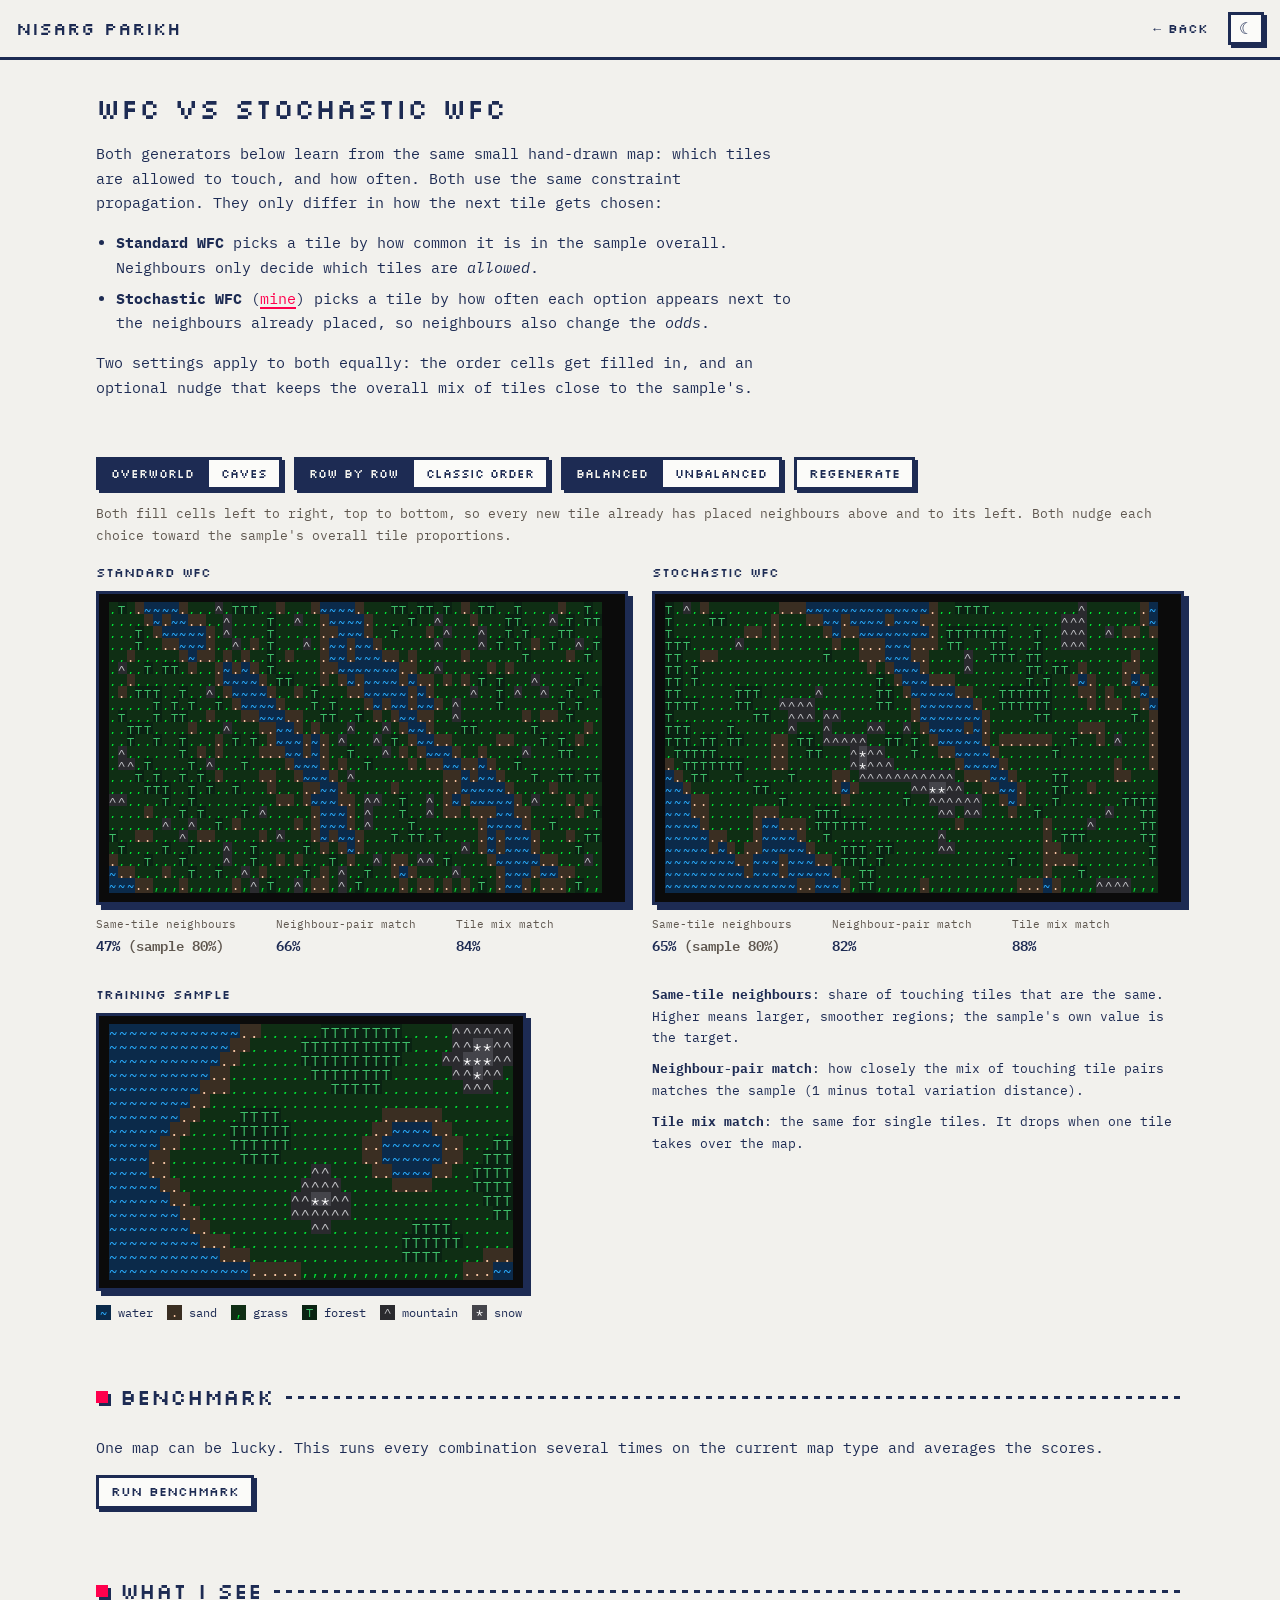
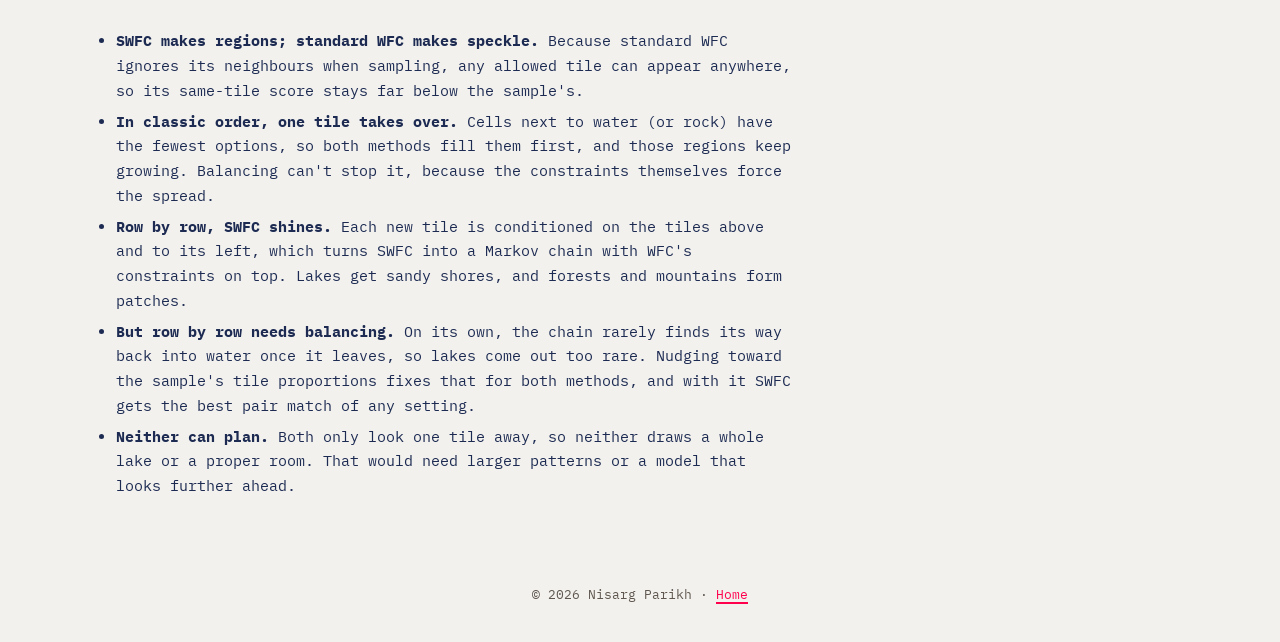
==== swfc.html @ 420789ab "First version of personal site" ====
<!DOCTYPE html>
<html lang="en">
<head>
  <meta charset="utf-8">
  <meta name="viewport" content="width=device-width, initial-scale=1">
  <title>WFC vs Stochastic WFC</title>
  <meta name="description" content="Standard Wave Function Collapse and Stochastic WFC side by side on ASCII overworld and cave maps.">
  <link rel="icon" href="data:image/svg+xml,<svg xmlns='http://www.w3.org/2000/svg' viewBox='0 0 8 8' shape-rendering='crispEdges'><rect width='8' height='8' fill='%23ff004d'/><rect x='1' y='1' width='6' height='6' fill='%23fff1e8'/><rect x='2' y='2' width='1' height='4' fill='%231d2b53'/><rect x='5' y='2' width='1' height='4' fill='%231d2b53'/><rect x='3' y='3' width='1' height='1' fill='%231d2b53'/><rect x='4' y='4' width='1' height='1' fill='%231d2b53'/></svg>">
  <link rel="preconnect" href="https://fonts.googleapis.com">
  <link rel="preconnect" href="https://fonts.gstatic.com" crossorigin>
  <link href="https://fonts.googleapis.com/css2?family=Silkscreen&family=IBM+Plex+Mono:ital,wght@0,400;0,600;1,400&display=swap" rel="stylesheet">
  <link rel="stylesheet" href="style.css">
  <script>
    try { const t = localStorage.getItem("theme"); if (t) document.documentElement.dataset.theme = t; } catch (e) {}
  </script>
</head>
<body>
  <header class="topbar">
    <a class="logo" href="index.html">Nisarg Parikh</a>
    <nav>
      <a href="index.html#projects">← Back</a>
    </nav>
    <button id="theme-toggle" class="icon-btn" aria-label="Toggle dark mode"></button>
  </header>

  <main class="wide">
    <section>
      <h1 class="page-title">WFC vs Stochastic WFC</h1>
      <div class="prose">
        <p>
          Both generators below learn from the same small hand-drawn map: which tiles are
          allowed to touch, and how often. Both use the same constraint propagation. They only
          differ in how the next tile gets chosen:
        </p>
        <ul>
          <li><b>Standard WFC</b> picks a tile by how common it is in the sample overall.
            Neighbours only decide which tiles are <em>allowed</em>.</li>
          <li><b>Stochastic WFC</b> (<a href="https://github.com/namelessCrusader/Stochastic-Wave-Function-Collapse/">mine</a>)
            picks a tile by how often each option appears next to the neighbours already
            placed, so neighbours also change the <em>odds</em>.</li>
        </ul>
        <p>
          Two settings apply to both equally: the order cells get filled in, and an optional
          nudge that keeps the overall mix of tiles close to the sample's.
        </p>
      </div>
    </section>

    <section>
      <div class="controls">
        <div class="seg" id="env-tabs" role="group" aria-label="Map type"></div>
        <div class="seg" id="order-tabs" role="group" aria-label="Cell order"></div>
        <div class="seg" id="balance-tabs" role="group" aria-label="Tile balance"></div>
        <button id="regen" class="btn">Regenerate</button>
      </div>
      <p class="muted small" id="order-note"></p>

      <div class="lab-grid">
        <figure class="panel">
          <figcaption>Standard WFC</figcaption>
          <pre class="ascii" id="out-wfc"></pre>
          <dl class="metrics" id="m-wfc"></dl>
        </figure>
        <figure class="panel">
          <figcaption>Stochastic WFC</figcaption>
          <pre class="ascii" id="out-swfc"></pre>
          <dl class="metrics" id="m-swfc"></dl>
        </figure>
        <figure class="panel sample-panel">
          <figcaption>Training sample</figcaption>
          <pre class="ascii" id="sample"></pre>
          <ul class="legend" id="legend"></ul>
        </figure>
        <div class="prose small metric-notes">
          <p><b>Same-tile neighbours</b>: share of touching tiles that are the same. Higher means
            larger, smoother regions; the sample's own value is the target.</p>
          <p><b>Neighbour-pair match</b>: how closely the mix of touching tile pairs matches the
            sample (1 minus total variation distance).</p>
          <p><b>Tile mix match</b>: the same for single tiles. It drops when one tile takes over
            the map.</p>
        </div>
      </div>
    </section>

    <section>
      <h2>Benchmark</h2>
      <p class="prose">One map can be lucky. This runs every combination several times on the
        current map type and averages the scores.</p>
      <div class="controls">
        <button id="bench" class="btn">Run benchmark</button>
        <span id="bench-status" class="muted small"></span>
      </div>
      <div class="table-wrap">
        <table id="bench-table" hidden>
          <thead>
            <tr><th scope="col">Method</th><th scope="col">Same-tile</th><th scope="col">Pair match</th><th scope="col">Tile mix</th><th scope="col">Restarts</th></tr>
          </thead>
          <tbody></tbody>
        </table>
      </div>
    </section>

    <section>
      <h2>What I see</h2>
      <div class="prose">
        <ul>
          <li><b>SWFC makes regions; standard WFC makes speckle.</b> Because standard WFC ignores
            its neighbours when sampling, any allowed tile can appear anywhere, so its
            same-tile score stays far below the sample's.</li>
          <li><b>In classic order, one tile takes over.</b> Cells next to water (or rock) have
            the fewest options, so both methods fill them first, and those regions keep
            growing. Balancing can't stop it, because the constraints themselves force the
            spread.</li>
          <li><b>Row by row, SWFC shines.</b> Each new tile is conditioned on the tiles above
            and to its left, which turns SWFC into a Markov chain with WFC's constraints on
            top. Lakes get sandy shores, and forests and mountains form patches.</li>
          <li><b>But row by row needs balancing.</b> On its own, the chain rarely finds its
            way back into water once it leaves, so lakes come out too rare. Nudging toward
            the sample's tile proportions fixes that for both methods, and with it SWFC gets
            the best pair match of any setting.</li>
          <li><b>Neither can plan.</b> Both only look one tile away, so neither draws a whole
            lake or a proper room. That would need larger patterns or a model that looks
            further ahead.</li>
        </ul>
      </div>
    </section>
  </main>

  <footer>
    <p class="muted small">© <span id="year"></span> Nisarg Parikh · <a href="index.html">Home</a></p>
  </footer>

  <script>document.getElementById("year").textContent = new Date().getFullYear();</script>
  <script src="theme.js"></script>
  <script src="wfc.js"></script>
  <script src="lab.js"></script>
</body>
</html>
---- style.css ----
/* Palette: PICO-8 (https://lospec.com/palette-list/pico-8) */
:root {
  --bg: #f2f1ed;
  --surface: #fbfbf9;
  --ink: #1d2b53;
  --muted: #5f574f;
  --line: #1d2b53;
  --accent: #ff004d;
  --accent-2: #29adff;
  --gold: #ffa300;
  --shadow: #1d2b53;
  --px: 3px; /* one "pixel" of UI chrome */
  --pixel-font: "Silkscreen", monospace;
  --body-font: "IBM Plex Mono", ui-monospace, monospace;
  color-scheme: light;
}

@media (prefers-color-scheme: dark) {
  :root:not([data-theme="light"]) {
    --bg: #000000;
    --surface: #141414;
    --ink: #fff1e8;
    --muted: #c2c3c7;
    --line: #fff1e8;
    --accent: #ff77a8;
    --accent-2: #29adff;
    --gold: #ffec27;
    --shadow: #5f574f;
    color-scheme: dark;
  }
}
:root[data-theme="dark"] {
  --bg: #000000;
  --surface: #141414;
  --ink: #fff1e8;
  --muted: #c2c3c7;
  --line: #fff1e8;
  --accent: #ff77a8;
  --accent-2: #29adff;
  --gold: #ffec27;
  --shadow: #5f574f;
  color-scheme: dark;
}

* { box-sizing: border-box; }

html { scroll-behavior: smooth; scroll-padding-top: 72px; }

body {
  margin: 0;
  background: var(--bg);
  color: var(--ink);
  font-family: var(--body-font);
  font-size: 15px;
  line-height: 1.65;
}

a { color: var(--accent); text-decoration-thickness: 2px; text-underline-offset: 3px; }
a:hover { background: var(--accent); color: var(--bg); text-decoration: none; }

.muted { color: var(--muted); }
.small { font-size: 13px; }

/* ---------- Top bar ---------- */
.topbar {
  position: sticky;
  top: 0;
  z-index: 10;
  display: flex;
  align-items: center;
  gap: 16px;
  padding: 12px 16px;
  background: var(--bg);
  border-bottom: var(--px) solid var(--line);
}
.logo {
  font-family: var(--pixel-font);
  font-size: 18px;
  color: var(--ink);
  text-decoration: none;
  white-space: nowrap;
}
.logo:hover { background: none; color: var(--accent); }
.topbar nav { display: flex; gap: 14px; margin-left: auto; flex-wrap: wrap; }
.topbar nav a {
  font-family: var(--pixel-font);
  font-size: 13px;
  color: var(--ink);
  text-decoration: none;
  padding: 2px 4px;
}
.topbar nav a:hover { background: var(--ink); color: var(--bg); }

@media (max-width: 720px) {
  .topbar { flex-wrap: wrap; gap: 8px 12px; }
  .topbar nav { order: 3; width: 100%; margin-left: 0; gap: 4px 12px; }
  #theme-toggle { margin-left: auto; }
}

/* ---------- Buttons ---------- */
.btn, .icon-btn {
  font-family: var(--pixel-font);
  font-size: 13px;
  color: var(--ink);
  background: var(--surface);
  border: var(--px) solid var(--line);
  box-shadow: var(--px) var(--px) 0 var(--shadow);
  padding: 6px 12px;
  cursor: pointer;
  text-decoration: none;
  display: inline-block;
  line-height: 1.2;
  transition: transform 60ms steps(1), box-shadow 60ms steps(1);
}
.btn:hover, .icon-btn:hover { background: var(--gold); color: #1d2b53; }
.btn:active, .icon-btn:active {
  transform: translate(var(--px), var(--px));
  box-shadow: 0 0 0 var(--shadow);
}
.btn.small { font-size: 11px; padding: 3px 8px; }
.icon-btn { padding: 4px 8px; font-size: 16px; }

/* ---------- Layout ---------- */
main {
  max-width: 820px;
  margin: 0 auto;
  padding: 32px 16px 16px;
}

section { margin: 0 0 56px; }

h2 {
  font-family: var(--pixel-font);
  font-weight: 400;
  font-size: 22px;
  margin: 0 0 20px;
  display: flex;
  align-items: center;
  gap: 12px;
}
h2::before {
  content: "";
  width: 12px;
  height: 12px;
  background: var(--accent);
  box-shadow: 3px 3px 0 var(--shadow);
  flex: none;
}
h2::after {
  content: "";
  flex: 1;
  height: var(--px);
  background: repeating-linear-gradient(90deg, var(--line) 0 6px, transparent 6px 12px);
}

/* ---------- About ---------- */
.about {
  display: grid;
  grid-template-columns: 260px 1fr;
  gap: 32px;
  align-items: start;
}
.about-text p:first-child { margin-top: 0; }

.photo-wrap { filter: drop-shadow(6px 6px 0 var(--shadow)); }
.photo {
  --s: 6px; /* size of one corner step */
  position: relative;
  margin: 0;
  background: var(--surface);
  aspect-ratio: 538 / 482;
  overflow: hidden;
  cursor: pointer;
  clip-path: polygon(
    0 calc(var(--s) * 2), var(--s) calc(var(--s) * 2), var(--s) var(--s), calc(var(--s) * 2) var(--s), calc(var(--s) * 2) 0,
    calc(100% - var(--s) * 2) 0, calc(100% - var(--s) * 2) var(--s), calc(100% - var(--s)) var(--s), calc(100% - var(--s)) calc(var(--s) * 2), 100% calc(var(--s) * 2),
    100% calc(100% - var(--s) * 2), calc(100% - var(--s)) calc(100% - var(--s) * 2), calc(100% - var(--s)) calc(100% - var(--s)), calc(100% - var(--s) * 2) calc(100% - var(--s)), calc(100% - var(--s) * 2) 100%,
    calc(var(--s) * 2) 100%, calc(var(--s) * 2) calc(100% - var(--s)), var(--s) calc(100% - var(--s)), var(--s) calc(100% - var(--s) * 2), 0 calc(100% - var(--s) * 2)
  );
}
.photo > * {
  position: absolute;
  inset: 0;
  width: 100%;
  height: 100%;
  display: block;
  object-fit: cover;
}
.photo .pixel { image-rendering: pixelated; z-index: 1; transition: opacity 250ms steps(4); }
/* A supplied pixel-art image is drawn at high resolution, so scale it smoothly. */
.photo img.pixel { image-rendering: auto; }
.photo:hover .pixel, .photo.reveal .pixel { opacity: 0; }

.links { display: flex; flex-wrap: wrap; gap: 12px; margin-top: 20px; }

@media (max-width: 640px) {
  .about { grid-template-columns: 1fr; gap: 24px; }
  .photo-wrap { max-width: 320px; }
}

/* ---------- News ---------- */
.news { list-style: none; margin: 0; padding: 0; }
.news li {
  display: grid;
  grid-template-columns: 120px 1fr;
  gap: 16px;
  padding: 6px 0;
}
.news .date {
  font-family: var(--pixel-font);
  font-size: 12px;
  color: var(--accent-2);
  padding-top: 3px;
}
@media (max-width: 520px) {
  .news li { grid-template-columns: 1fr; gap: 0; }
}

/* ---------- Papers ---------- */
.pubs { list-style: none; margin: 0; padding: 0; display: grid; gap: 18px; }
.pub {
  background: var(--surface);
  border: var(--px) solid var(--line);
  box-shadow: 5px 5px 0 var(--shadow);
  padding: 14px 16px;
}
.pub-head { display: flex; gap: 12px; align-items: baseline; justify-content: space-between; }
.pub-title { font-weight: 600; margin: 0; }
.tag {
  font-family: var(--pixel-font);
  font-size: 11px;
  white-space: nowrap;
  background: var(--accent);
  color: var(--bg);
  padding: 2px 6px;
}
.tag.preprint { background: var(--muted); }
.authors { font-size: 13px; color: var(--muted); margin: 4px 0; }
.authors b { color: var(--ink); }
.pub-summary { font-size: 14px; margin: 6px 0 10px; }
.pub-links { display: flex; gap: 10px; }

/* ---------- Work / Projects ---------- */
.entries { display: grid; gap: 22px; }
.entry-head { display: flex; flex-wrap: wrap; justify-content: space-between; gap: 4px 16px; }
.entry-title { font-weight: 600; }
.entry-meta { font-size: 13px; color: var(--muted); }
.entry p { margin: 4px 0 0; }
.entry .demo { margin-top: 10px; }

/* ---------- Side quests (trading cards) ---------- */
.cards {
  display: grid;
  grid-template-columns: repeat(auto-fill, minmax(190px, 1fr));
  gap: 20px;
}
.card {
  background: #c97c3a;
  border: var(--px) solid #1d2b53;
  box-shadow: 5px 5px 0 var(--shadow);
  padding: 8px;
  color: #1d2b53;
  display: flex;
  flex-direction: column;
  gap: 6px;
  transition: transform 120ms steps(2);
}
.card:hover { transform: translateY(-6px) rotate(-1deg); }
.card:nth-child(2) { background: #83769c; }
.card:nth-child(3) { background: #d4a052; }
.card:nth-child(4) { background: #5aa36e; }
.card:nth-child(5) { background: #c96a6a; }
.card-name {
  font-family: var(--pixel-font);
  font-size: 13px;
  background: #fff1e8;
  border: 2px solid #1d2b53;
  padding: 2px 6px;
  display: flex;
  justify-content: space-between;
}
.card-art {
  background: #29adff;
  border: 2px solid #1d2b53;
  aspect-ratio: 1 / 0.8;
  display: grid;
  place-items: center;
}
.card-art svg { width: 60%; height: auto; }
.card-text {
  background: #fff1e8;
  border: 2px solid #1d2b53;
  padding: 6px 8px;
  font-size: 12px;
  line-height: 1.45;
  flex: 1;
}
.card-type { font-weight: 600; display: block; margin-bottom: 2px; }
.card-stats {
  font-family: var(--pixel-font);
  font-size: 11px;
  text-align: right;
  border-top: 1px solid #1d2b53;
  margin-top: 6px;
  padding-top: 2px;
}

/* ---------- Footer ---------- */
footer { max-width: 100%; padding: 0 0 24px; text-align: center; }
#level {
  display: block;
  width: 100%;
  image-rendering: pixelated;
  cursor: pointer;
}
.footer-row {
  display: flex;
  flex-wrap: wrap;
  gap: 8px 16px;
  justify-content: center;
  align-items: center;
  padding: 16px 16px 0;
  font-size: 13px;
}

/* ---------- WFC vs SWFC page ---------- */
main.wide { max-width: 1120px; }
.page-title {
  font-family: var(--pixel-font);
  font-weight: 400;
  font-size: 28px;
  line-height: 1.2;
  margin: 0 0 16px;
}
.prose p, .prose li { max-width: 75ch; }
.prose ul { padding-left: 20px; }
.prose li { margin-bottom: 6px; }

.controls { display: flex; flex-wrap: wrap; gap: 12px; align-items: center; margin: 8px 0; }
.seg {
  display: inline-flex;
  border: var(--px) solid var(--line);
  box-shadow: var(--px) var(--px) 0 var(--shadow);
}
.seg button {
  font-family: var(--pixel-font);
  font-size: 12px;
  background: var(--surface);
  color: var(--ink);
  border: 0;
  padding: 6px 12px;
  cursor: pointer;
}
.seg button + button { border-left: var(--px) solid var(--line); }
.seg button[aria-pressed="true"] { background: var(--ink); color: var(--bg); }
.btn:disabled { opacity: 0.5; cursor: wait; }

.lab-grid {
  display: grid;
  grid-template-columns: 1fr 1fr;
  gap: 28px 24px;
  margin-top: 16px;
}
@media (max-width: 860px) { .lab-grid { grid-template-columns: 1fr; } }
.panel { margin: 0; min-width: 0; container-type: inline-size; }
.panel figcaption { font-family: var(--pixel-font); font-size: 13px; margin-bottom: 8px; }
pre.ascii {
  margin: 0;
  padding: 10px;
  background: #0b0b0b;
  color: #c2c3c7;
  border: var(--px) solid var(--line);
  box-shadow: 5px 5px 0 var(--shadow);
  font-family: var(--body-font);
  line-height: 1;
  letter-spacing: 0.15em;
  /* 56 columns of 0.75em each, minus padding and border */
  font-size: min(14px, calc((100cqw - 26px) / 42.3));
  white-space: pre;
  overflow: hidden;
}
.sample-panel pre.ascii { font-size: min(14px, calc((100cqw - 26px) / 31)); width: fit-content; max-width: 100%; }

.metrics {
  display: grid;
  grid-template-columns: repeat(3, 1fr);
  gap: 8px;
  margin: 12px 0 0;
}
.metrics dt { color: var(--muted); font-size: 11px; line-height: 1.3; }
.metrics dd { margin: 2px 0 0; font-weight: 600; font-size: 14px; }
.legend { list-style: none; padding: 0; display: flex; flex-wrap: wrap; gap: 6px 14px; font-size: 12px; margin: 12px 0 0; }
.legend code { padding: 0 4px; font-family: var(--body-font); }
.metric-notes p { margin: 0 0 10px; }

.table-wrap { overflow-x: auto; }
#bench-table { border-collapse: collapse; width: 100%; margin-top: 12px; font-size: 13px; }
#bench-table th, #bench-table td { padding: 6px 10px; border-bottom: 1px dashed var(--line); text-align: right; white-space: nowrap; }
#bench-table th[scope="row"], #bench-table thead th:first-child { text-align: left; }
#bench-table thead th { font-family: var(--pixel-font); font-weight: 400; font-size: 11px; }
#bench-table th[scope="row"] { font-weight: 600; }
#bench-table td.best { background: var(--gold); color: #1d2b53; font-weight: 600; }
#bench-table tr.ref { color: var(--muted); }
#bench-table tr.ref th { font-weight: 400; }

@media (prefers-reduced-motion: reduce) {
  * { transition: none !important; scroll-behavior: auto !important; }
}
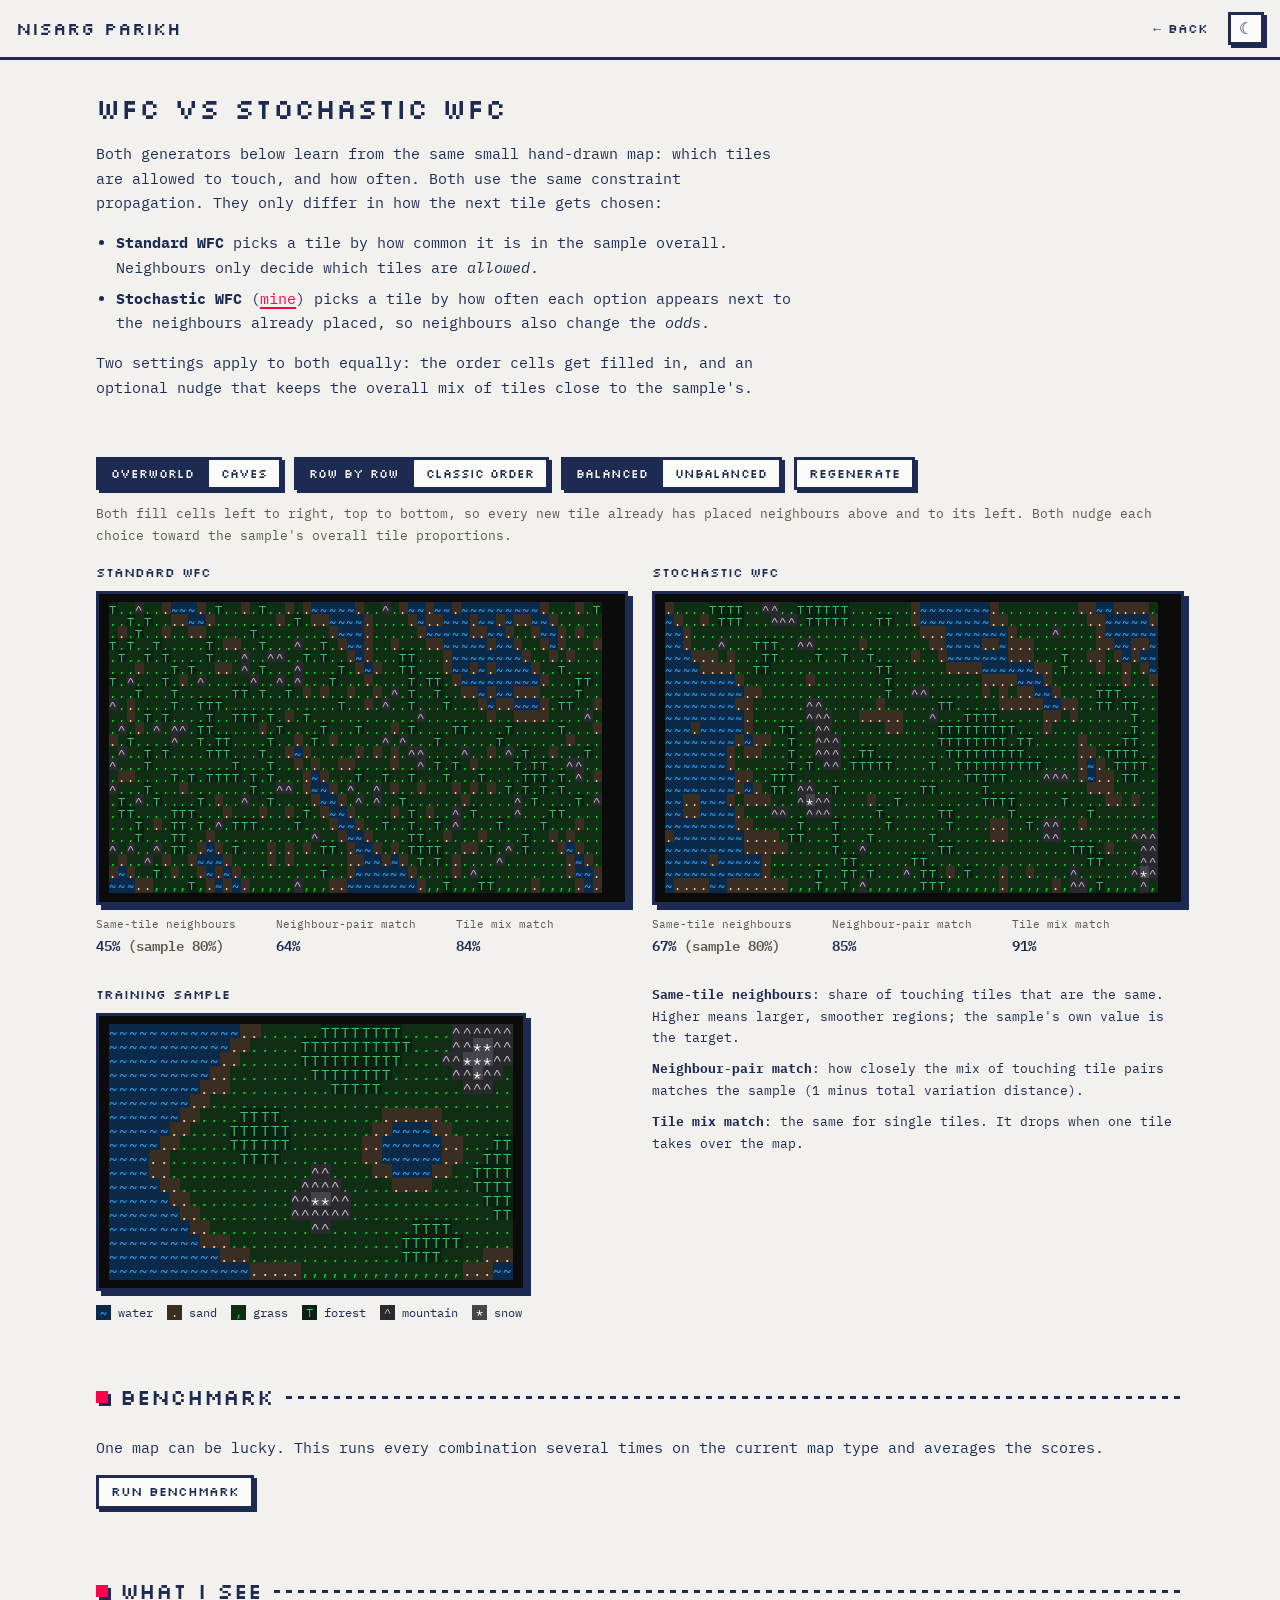
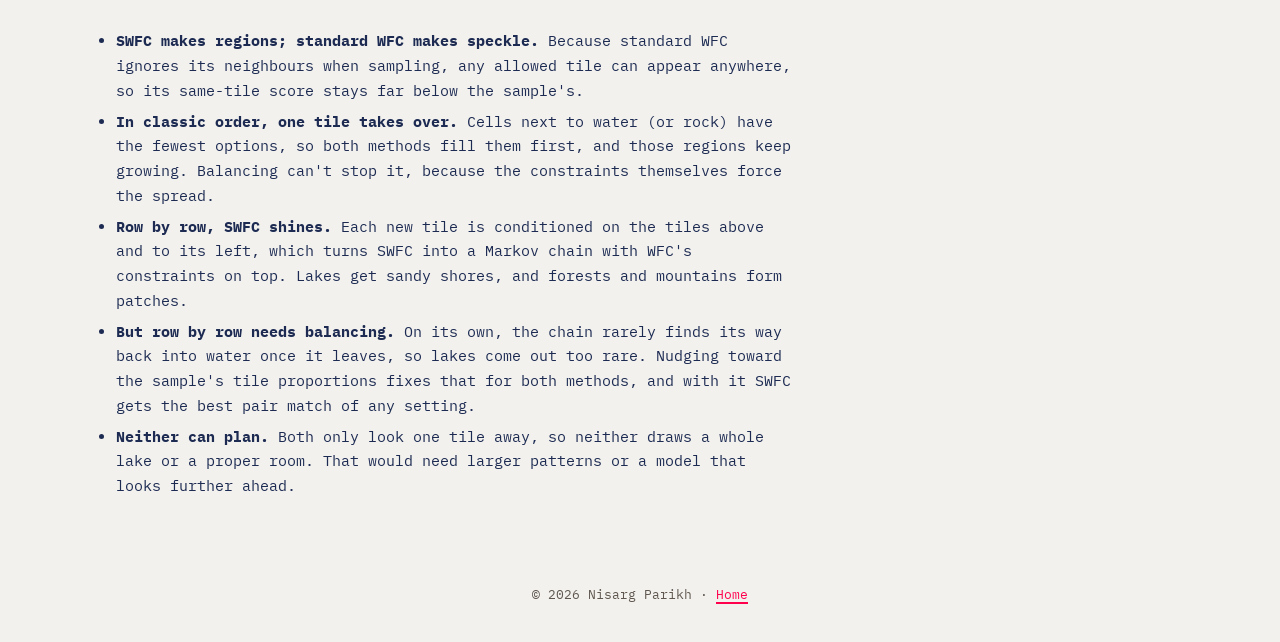
==== commit 1cccdabc: "Cache-bust assets and pin Game of Life canvas" ====
--- a/swfc.html
+++ b/swfc.html
@@ -9,7 +9,7 @@
   <link rel="preconnect" href="https://fonts.googleapis.com">
   <link rel="preconnect" href="https://fonts.gstatic.com" crossorigin>
   <link href="https://fonts.googleapis.com/css2?family=Silkscreen&family=IBM+Plex+Mono:ital,wght@0,400;0,600;1,400&display=swap" rel="stylesheet">
-  <link rel="stylesheet" href="style.css">
+  <link rel="stylesheet" href="style.css?v=2">
   <script>
     try { const t = localStorage.getItem("theme"); if (t) document.documentElement.dataset.theme = t; } catch (e) {}
   </script>
@@ -131,8 +131,8 @@
   </footer>
 
   <script>document.getElementById("year").textContent = new Date().getFullYear();</script>
-  <script src="theme.js"></script>
-  <script src="wfc.js"></script>
-  <script src="lab.js"></script>
+  <script src="theme.js?v=2"></script>
+  <script src="wfc.js?v=2"></script>
+  <script src="lab.js?v=2"></script>
 </body>
 </html>
--- a/style.css
+++ b/style.css
@@ -61,6 +61,18 @@
 .muted { color: var(--muted); }
 .small { font-size: 13px; }
 
+/* ---------- Game of Life background (life.js) ---------- */
+#life {
+  position: fixed;
+  top: 0;
+  left: 0;
+  z-index: -1;
+  pointer-events: none;
+  opacity: 0.07;
+}
+:root[data-theme="dark"] #life { opacity: 0.1; }
+@media (prefers-color-scheme: dark) { :root:not([data-theme="light"]) #life { opacity: 0.1; } }
+
 /* ---------- Top bar ---------- */
 .topbar {
   position: sticky;
@@ -313,6 +325,8 @@
   image-rendering: pixelated;
   cursor: pointer;
 }
+.life-note { max-width: 640px; margin: 20px auto 0; padding: 0 16px; }
+.life-note .btn { margin-left: 6px; }
 .footer-row {
   display: flex;
   flex-wrap: wrap;
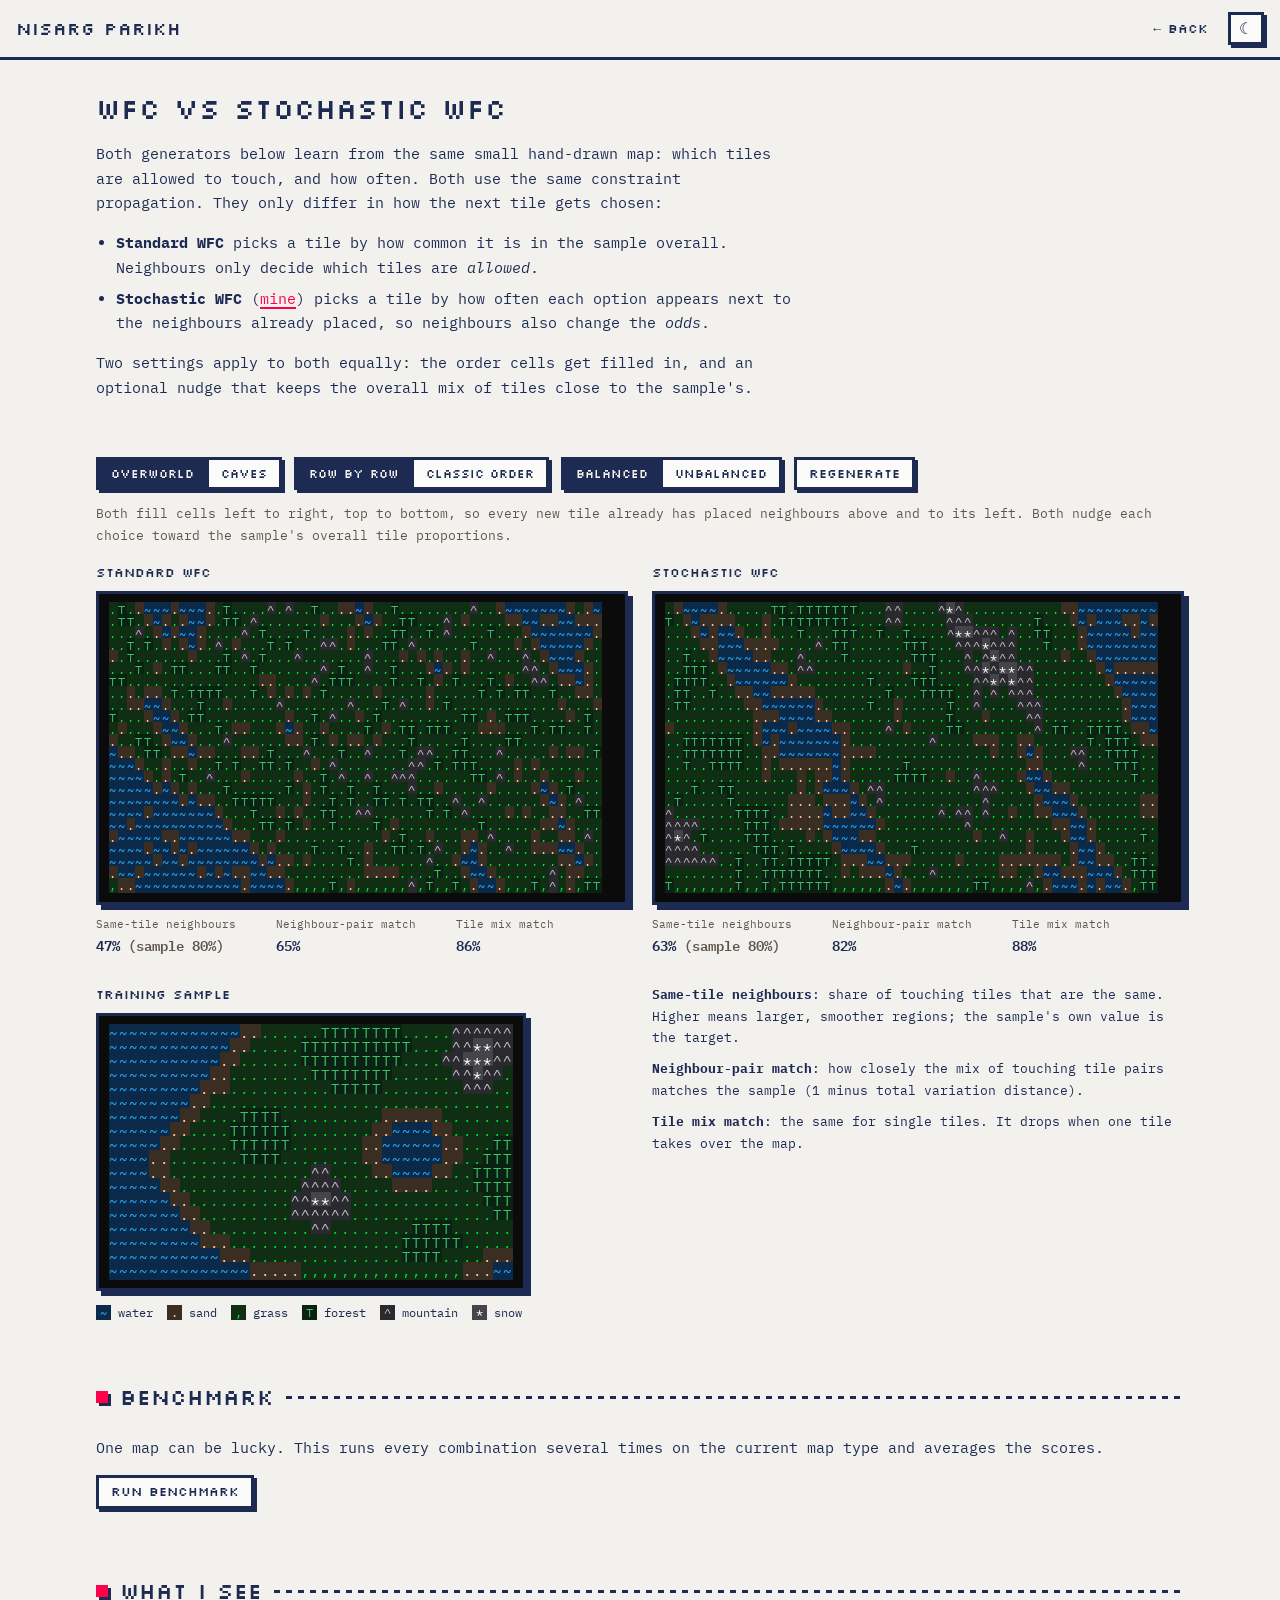
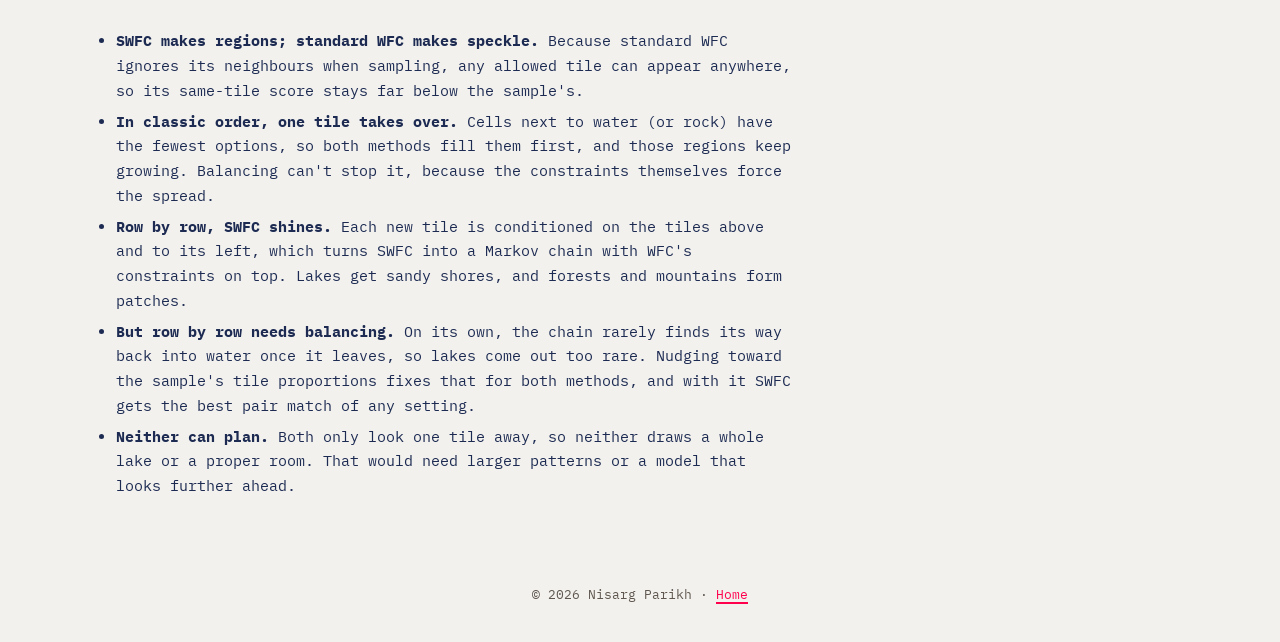
==== commit 58844721: "Add training-plan easter egg" ====
--- a/swfc.html
+++ b/swfc.html
@@ -9,7 +9,7 @@
   <link rel="preconnect" href="https://fonts.googleapis.com">
   <link rel="preconnect" href="https://fonts.gstatic.com" crossorigin>
   <link href="https://fonts.googleapis.com/css2?family=Silkscreen&family=IBM+Plex+Mono:ital,wght@0,400;0,600;1,400&display=swap" rel="stylesheet">
-  <link rel="stylesheet" href="style.css?v=2">
+  <link rel="stylesheet" href="style.css?v=3">
   <script>
     try { const t = localStorage.getItem("theme"); if (t) document.documentElement.dataset.theme = t; } catch (e) {}
   </script>
@@ -131,8 +131,9 @@
   </footer>
 
   <script>document.getElementById("year").textContent = new Date().getFullYear();</script>
-  <script src="theme.js?v=2"></script>
-  <script src="wfc.js?v=2"></script>
-  <script src="lab.js?v=2"></script>
+  <script src="theme.js?v=3"></script>
+  <script src="wfc.js?v=3"></script>
+  <script src="lab.js?v=3"></script>
+  <script src="easter-egg.js?v=3"></script>
 </body>
 </html>
--- a/style.css
+++ b/style.css
@@ -335,6 +335,80 @@
   align-items: center;
   padding: 16px 16px 0;
   font-size: 13px;
+}
+
+/* ---------- Easter egg (easter-egg.js) ---------- */
+[data-egg] { touch-action: manipulation; } /* no double-tap zoom while tapping */
+.card.facedown { background: #5f574f; cursor: pointer; }
+.card.facedown .card-art { background: #7e2553; }
+html.egg-open { overflow: hidden; }
+#egg-overlay {
+  position: fixed;
+  inset: 0;
+  z-index: 100;
+  display: flex;
+  align-items: center;
+  justify-content: center;
+  padding: 16px;
+  background: rgba(0, 0, 0, 0.6);
+}
+.egg-window {
+  display: flex;
+  flex-direction: column;
+  width: min(1100px, 100%);
+  height: min(920px, 100%);
+  background: var(--surface);
+  border: var(--px) solid var(--line);
+  box-shadow: 8px 8px 0 var(--shadow);
+}
+.egg-bar {
+  display: flex;
+  align-items: center;
+  justify-content: space-between;
+  gap: 12px;
+  padding: 6px 8px 6px 12px;
+  background: var(--ink);
+  color: var(--bg);
+  font-family: var(--pixel-font);
+  font-size: 13px;
+}
+.egg-close {
+  font-family: var(--pixel-font);
+  font-size: 11px;
+  color: var(--ink);
+  background: var(--bg);
+  border: 0;
+  padding: 3px 8px;
+  cursor: pointer;
+}
+.egg-window iframe { flex: 1; width: 100%; border: 0; background: var(--bg); }
+.egg-banner {
+  position: fixed;
+  left: 50%;
+  top: 40%;
+  z-index: 101;
+  transform: translate(-50%, -50%);
+  padding: 16px 28px;
+  font-family: var(--pixel-font);
+  font-size: 24px;
+  text-align: center;
+  white-space: nowrap;
+  color: #ffec27;
+  background: #1d2b53;
+  border: var(--px) solid #ffec27;
+  box-shadow: 6px 6px 0 #000;
+  animation: egg-pop 1.3s steps(8) forwards;
+}
+.egg-banner small { display: block; margin-top: 6px; font-size: 13px; color: #fff1e8; }
+@keyframes egg-pop {
+  0% { opacity: 0; transform: translate(-50%, -50%) scale(0.6); }
+  15% { opacity: 1; transform: translate(-50%, -50%) scale(1.08); }
+  25%, 80% { opacity: 1; transform: translate(-50%, -50%) scale(1); }
+  100% { opacity: 0; transform: translate(-50%, -50%) scale(1); }
+}
+@media (max-width: 520px) {
+  #egg-overlay { padding: 8px; }
+  .egg-banner { font-size: 18px; padding: 12px 18px; }
 }
 
 /* ---------- WFC vs SWFC page ---------- */
